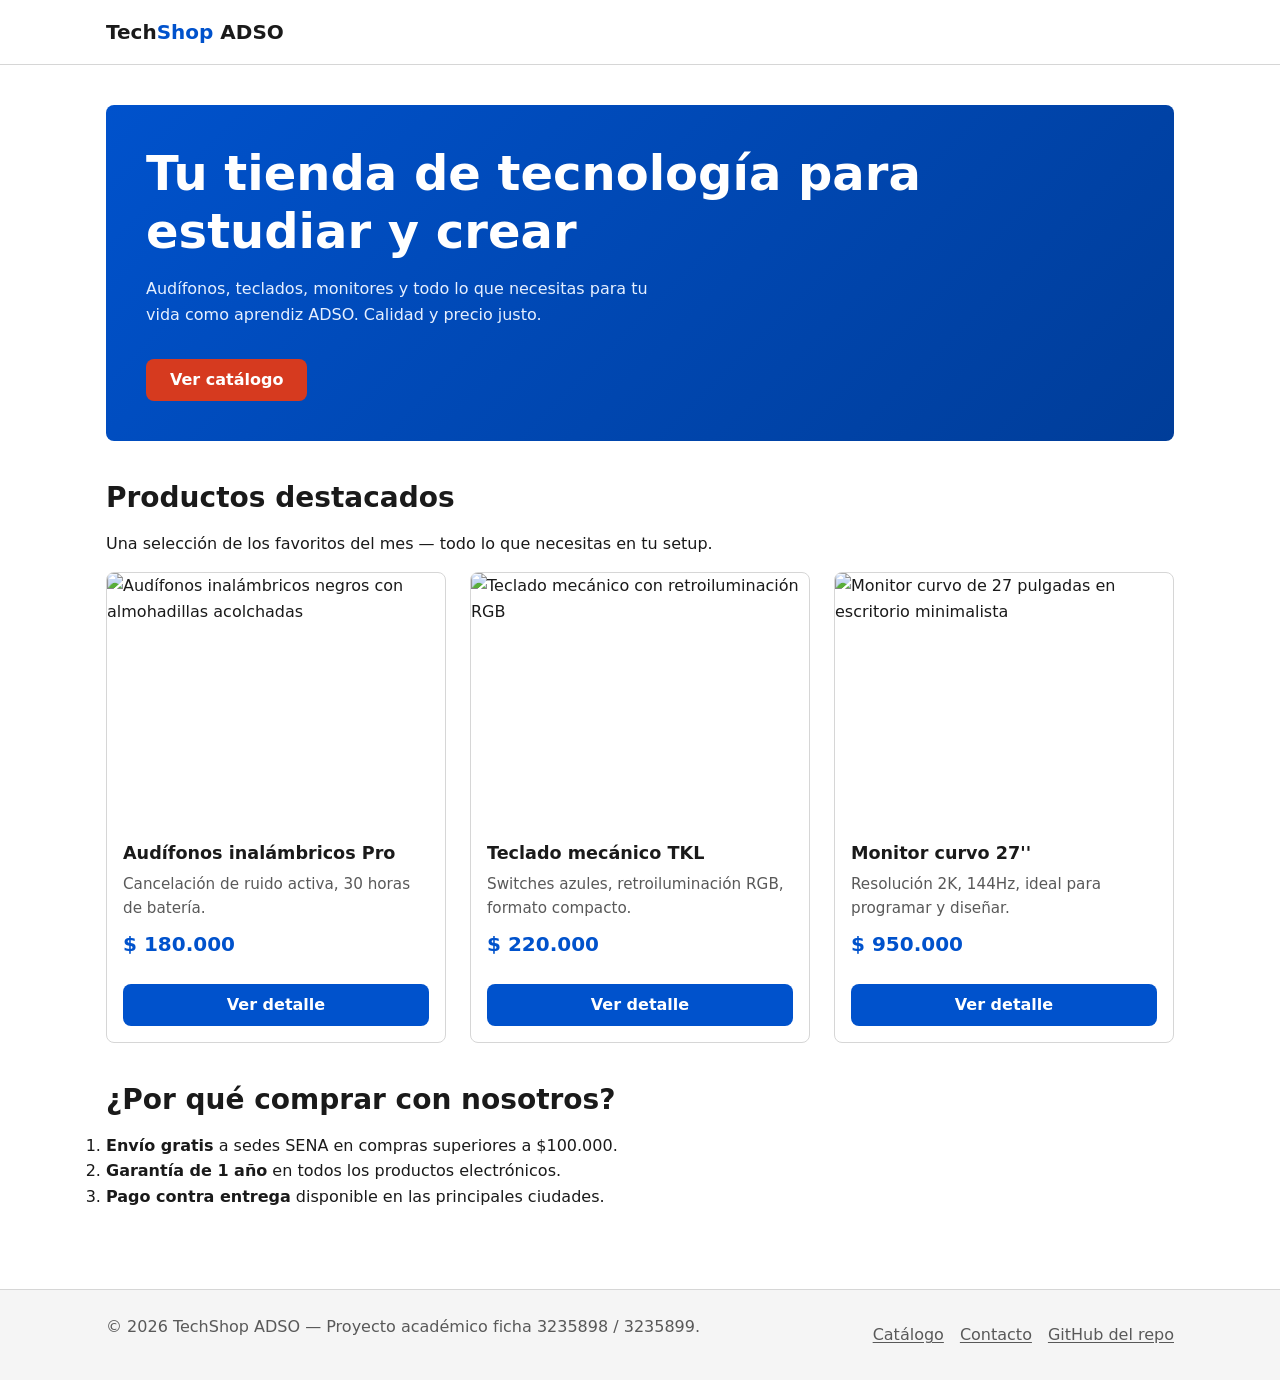
==== index.html @ 84d73228 "feat: initial mini-sitio adso con HTML/CSS, docs y guía git" ====
<!DOCTYPE html>
<html lang="es">
<head>
  <meta charset="UTF-8">
  <meta name="viewport" content="width=device-width, initial-scale=1.0">
  <meta name="description" content="TechShop ADSO — Catálogo de productos tecnológicos. Mini-sitio de práctica para fichas 3235898 / 3235899.">
  <title>TechShop ADSO — Inicio</title>
  <link rel="stylesheet" href="css/styles.css">
</head>
<body>

  <!-- Skip link: permite a usuarios de teclado saltar al contenido principal -->
  <a href="#contenido" class="skip-link">Saltar al contenido principal</a>

  <header class="site-header">
    <div class="container site-header__inner">
      <a href="index.html" class="site-logo" aria-label="TechShop ADSO — Inicio">
        Tech<span>Shop</span> ADSO
      </a>

      <nav class="site-nav" aria-label="Navegación principal">
        <details>
          <summary aria-label="Abrir menú de navegación">Menú</summary>
          <ul>
            <li><a href="index.html" aria-current="page">Inicio</a></li>
            <li><a href="catalogo.html">Catálogo</a></li>
            <li><a href="detalle.html">Detalle producto</a></li>
            <li><a href="contacto.html">Contacto</a></li>
          </ul>
        </details>
      </nav>
    </div>
  </header>

  <main id="contenido" class="site-main">
    <div class="container">

      <section class="hero" aria-labelledby="hero-titulo">
        <h1 id="hero-titulo">Tu tienda de tecnología para estudiar y crear</h1>
        <p>Audífonos, teclados, monitores y todo lo que necesitas para tu vida como aprendiz ADSO. Calidad y precio justo.</p>
        <a href="catalogo.html">Ver catálogo</a>
      </section>

      <section aria-labelledby="destacados-titulo">
        <h2 id="destacados-titulo">Productos destacados</h2>
        <p>Una selección de los favoritos del mes — todo lo que necesitas en tu setup.</p>

        <ul class="product-grid">

          <li>
            <article class="product-card">
              <img src="https://placehold.co/600x400/0052cc/ffffff?text=Audifonos" alt="Audífonos inalámbricos negros con almohadillas acolchadas">
              <div class="product-card__body">
                <h3>Audífonos inalámbricos Pro</h3>
                <p class="product-card__desc">Cancelación de ruido activa, 30 horas de batería.</p>
                <p class="product-card__price">$ 180.000</p>
                <a href="detalle.html" aria-label="Ver detalle de Audífonos inalámbricos Pro">Ver detalle</a>
              </div>
            </article>
          </li>

          <li>
            <article class="product-card">
              <img src="https://placehold.co/600x400/d63a1f/ffffff?text=Teclado" alt="Teclado mecánico con retroiluminación RGB">
              <div class="product-card__body">
                <h3>Teclado mecánico TKL</h3>
                <p class="product-card__desc">Switches azules, retroiluminación RGB, formato compacto.</p>
                <p class="product-card__price">$ 220.000</p>
                <a href="detalle.html" aria-label="Ver detalle de Teclado mecánico TKL">Ver detalle</a>
              </div>
            </article>
          </li>

          <li>
            <article class="product-card">
              <img src="https://placehold.co/600x400/1b7a3e/ffffff?text=Monitor" alt="Monitor curvo de 27 pulgadas en escritorio minimalista">
              <div class="product-card__body">
                <h3>Monitor curvo 27''</h3>
                <p class="product-card__desc">Resolución 2K, 144Hz, ideal para programar y diseñar.</p>
                <p class="product-card__price">$ 950.000</p>
                <a href="detalle.html" aria-label="Ver detalle de Monitor curvo 27 pulgadas">Ver detalle</a>
              </div>
            </article>
          </li>

        </ul>
      </section>

      <section aria-labelledby="ventajas-titulo">
        <h2 id="ventajas-titulo">¿Por qué comprar con nosotros?</h2>
        <ol>
          <li><strong>Envío gratis</strong> a sedes SENA en compras superiores a $100.000.</li>
          <li><strong>Garantía de 1 año</strong> en todos los productos electrónicos.</li>
          <li><strong>Pago contra entrega</strong> disponible en las principales ciudades.</li>
        </ol>
      </section>

    </div>
  </main>

  <footer class="site-footer">
    <div class="container site-footer__inner">
      <p>&copy; 2026 TechShop ADSO — Proyecto académico ficha 3235898 / 3235899.</p>
      <nav aria-label="Enlaces del pie">
        <ul>
          <li><a href="catalogo.html">Catálogo</a></li>
          <li><a href="contacto.html">Contacto</a></li>
          <li><a href="https://github.com/" rel="noopener">GitHub del repo</a></li>
        </ul>
      </nav>
    </div>
  </footer>

</body>
</html>
---- css/styles.css ----
/* ============================================================
   TechShop ADSO — Hoja de estilos
   Estrategia: Mobile-first con media queries para tablet/desktop.
   Variables CSS para mantener consistencia y facilitar cambios.
   ============================================================ */

/* --- Reset mínimo --- */
*,
*::before,
*::after {
  box-sizing: border-box;
  margin: 0;
  padding: 0;
}

/* --- Variables de diseño --- */
:root {
  --color-bg: #ffffff;
  --color-bg-subtle: #f5f5f5;
  --color-text: #1a1a1a;
  --color-text-muted: #595959;
  --color-primary: #0052cc;
  --color-primary-hover: #003d99;
  --color-accent: #d63a1f;
  --color-border: #d6d6d6;
  --color-success: #1b7a3e;
  --color-error: #c92a2a;
  --focus-ring: 3px solid #0052cc;

  --font-base: system-ui, -apple-system, "Segoe UI", Roboto, sans-serif;
  --font-size-base: 1rem;       /* 16px */
  --line-height-base: 1.6;

  --space-xs: 0.25rem;
  --space-sm: 0.5rem;
  --space-md: 1rem;
  --space-lg: 1.5rem;
  --space-xl: 2.5rem;

  --radius: 0.5rem;
  --shadow-sm: 0 1px 2px rgba(0, 0, 0, 0.08);
  --shadow-md: 0 4px 12px rgba(0, 0, 0, 0.1);

  --container-max: 1100px;
}

/* --- Base --- */
html {
  font-family: var(--font-base);
  font-size: var(--font-size-base);
  line-height: var(--line-height-base);
  color: var(--color-text);
  background: var(--color-bg);
  -webkit-text-size-adjust: 100%;
}

body {
  min-height: 100vh;
  display: flex;
  flex-direction: column;
}

img {
  max-width: 100%;
  height: auto;
  display: block;
}

a {
  color: var(--color-primary);
  text-decoration: underline;
  text-underline-offset: 2px;
}

a:hover {
  color: var(--color-primary-hover);
}

/* Foco visible — clave para accesibilidad por teclado */
:focus-visible {
  outline: var(--focus-ring);
  outline-offset: 2px;
  border-radius: 2px;
}

/* --- Skip link (accesibilidad teclado/screen readers) --- */
.skip-link {
  position: absolute;
  top: -100px;
  left: 0;
  background: var(--color-primary);
  color: #fff;
  padding: var(--space-sm) var(--space-md);
  text-decoration: none;
  z-index: 1000;
}

.skip-link:focus {
  top: 0;
}

/* --- Contenedor central --- */
.container {
  width: 100%;
  max-width: var(--container-max);
  margin-inline: auto;
  padding-inline: var(--space-md);
}

/* --- Header --- */
.site-header {
  background: var(--color-bg);
  border-bottom: 1px solid var(--color-border);
  padding: var(--space-md) 0;
  position: sticky;
  top: 0;
  z-index: 100;
}

.site-header__inner {
  display: flex;
  align-items: center;
  justify-content: space-between;
  gap: var(--space-md);
}

.site-logo {
  font-size: 1.25rem;
  font-weight: 700;
  color: var(--color-text);
  text-decoration: none;
}

.site-logo span {
  color: var(--color-primary);
}

/* --- Navegación: <details> como menú accesible sin JS --- */
.site-nav details {
  position: relative;
}

.site-nav summary {
  list-style: none;
  cursor: pointer;
  padding: var(--space-sm) var(--space-md);
  background: var(--color-bg-subtle);
  border: 1px solid var(--color-border);
  border-radius: var(--radius);
  font-weight: 600;
}

.site-nav summary::-webkit-details-marker {
  display: none;
}

.site-nav summary::after {
  content: " ▾";
}

.site-nav details[open] summary::after {
  content: " ▴";
}

.site-nav ul {
  list-style: none;
  position: absolute;
  right: 0;
  top: calc(100% + var(--space-xs));
  background: var(--color-bg);
  border: 1px solid var(--color-border);
  border-radius: var(--radius);
  box-shadow: var(--shadow-md);
  min-width: 200px;
  padding: var(--space-xs) 0;
}

.site-nav li a {
  display: block;
  padding: var(--space-sm) var(--space-md);
  text-decoration: none;
  color: var(--color-text);
}

.site-nav li a:hover,
.site-nav li a[aria-current="page"] {
  background: var(--color-bg-subtle);
  color: var(--color-primary);
}

/* --- Main --- */
.site-main {
  flex: 1;
  padding-block: var(--space-xl);
}

/* --- Tipografía --- */
h1, h2, h3 {
  line-height: 1.2;
  margin-bottom: var(--space-md);
}

h1 { font-size: 2rem; }
h2 { font-size: 1.5rem; margin-top: var(--space-xl); }
h3 { font-size: 1.25rem; }

p {
  margin-bottom: var(--space-md);
  max-width: 65ch;
}

/* --- Hero --- */
.hero {
  background: linear-gradient(135deg, #0052cc 0%, #003d99 100%);
  color: #fff;
  padding: var(--space-xl) var(--space-md);
  border-radius: var(--radius);
  margin-bottom: var(--space-xl);
}

.hero h1 {
  color: #fff;
  margin-bottom: var(--space-md);
}

.hero p {
  color: #e6f0ff;
  max-width: 50ch;
}

.hero a {
  color: #fff;
  background: var(--color-accent);
  display: inline-block;
  padding: var(--space-sm) var(--space-lg);
  border-radius: var(--radius);
  text-decoration: none;
  font-weight: 600;
  margin-top: var(--space-md);
}

.hero a:hover {
  background: #b8311a;
  color: #fff;
}

/* --- Grid de productos --- */
.product-grid {
  display: grid;
  grid-template-columns: 1fr;
  gap: var(--space-lg);
  list-style: none;
}

.product-card {
  background: var(--color-bg);
  border: 1px solid var(--color-border);
  border-radius: var(--radius);
  overflow: hidden;
  display: flex;
  flex-direction: column;
  transition: box-shadow 150ms ease, transform 150ms ease;
}

.product-card:hover {
  box-shadow: var(--shadow-md);
  transform: translateY(-2px);
}

.product-card img {
  aspect-ratio: 4 / 3;
  object-fit: cover;
  width: 100%;
}

.product-card__body {
  padding: var(--space-md);
  display: flex;
  flex-direction: column;
  gap: var(--space-sm);
  flex: 1;
}

.product-card h3 {
  font-size: 1.1rem;
  margin: 0;
}

.product-card__price {
  font-size: 1.25rem;
  font-weight: 700;
  color: var(--color-primary);
}

.product-card__desc {
  color: var(--color-text-muted);
  font-size: 0.95rem;
  margin: 0;
}

.product-card a {
  margin-top: auto;
  display: inline-block;
  text-align: center;
  background: var(--color-primary);
  color: #fff;
  padding: var(--space-sm) var(--space-md);
  border-radius: var(--radius);
  text-decoration: none;
  font-weight: 600;
}

.product-card a:hover {
  background: var(--color-primary-hover);
}

/* --- Detalle de producto --- */
.product-detail {
  display: grid;
  grid-template-columns: 1fr;
  gap: var(--space-lg);
}

.product-detail__gallery img {
  border-radius: var(--radius);
  border: 1px solid var(--color-border);
}

.product-detail h1 {
  margin-bottom: var(--space-sm);
}

.product-detail__price {
  font-size: 2rem;
  font-weight: 700;
  color: var(--color-primary);
  margin-bottom: var(--space-md);
}

.product-detail ol {
  margin-left: var(--space-lg);
  margin-bottom: var(--space-lg);
}

.product-detail ol li {
  margin-bottom: var(--space-xs);
}

/* --- Aside (relacionados) --- */
.related {
  margin-top: var(--space-xl);
  padding-top: var(--space-lg);
  border-top: 1px solid var(--color-border);
}

/* --- Formulario --- */
.form-contacto {
  max-width: 500px;
  display: flex;
  flex-direction: column;
  gap: var(--space-md);
}

fieldset {
  border: 1px solid var(--color-border);
  border-radius: var(--radius);
  padding: var(--space-md);
  display: flex;
  flex-direction: column;
  gap: var(--space-md);
}

legend {
  padding-inline: var(--space-sm);
  font-weight: 600;
}

.form-field {
  display: flex;
  flex-direction: column;
  gap: var(--space-xs);
}

.form-field label {
  font-weight: 600;
}

.form-field .hint {
  font-size: 0.85rem;
  color: var(--color-text-muted);
}

.form-field input,
.form-field textarea,
.form-field select {
  font: inherit;
  padding: var(--space-sm);
  border: 1px solid var(--color-border);
  border-radius: var(--radius);
  background: var(--color-bg);
  color: var(--color-text);
  min-height: 44px; /* objetivo táctil WCAG 2.5.5 */
}

.form-field input:invalid:not(:placeholder-shown) {
  border-color: var(--color-error);
}

.form-field .error {
  color: var(--color-error);
  font-size: 0.85rem;
}

button {
  font: inherit;
  background: var(--color-primary);
  color: #fff;
  border: none;
  padding: var(--space-sm) var(--space-lg);
  border-radius: var(--radius);
  cursor: pointer;
  font-weight: 600;
  min-height: 44px;
}

button:hover {
  background: var(--color-primary-hover);
}

button[type="reset"] {
  background: var(--color-bg-subtle);
  color: var(--color-text);
  border: 1px solid var(--color-border);
}

/* --- Footer --- */
.site-footer {
  background: var(--color-bg-subtle);
  color: var(--color-text-muted);
  padding: var(--space-lg) 0;
  margin-top: var(--space-xl);
  border-top: 1px solid var(--color-border);
}

.site-footer__inner {
  display: flex;
  flex-direction: column;
  gap: var(--space-md);
  align-items: flex-start;
}

.site-footer ul {
  list-style: none;
  display: flex;
  flex-wrap: wrap;
  gap: var(--space-md);
}

.site-footer a {
  color: var(--color-text-muted);
}

/* ============================================================
   TABLET — 600px en adelante
   ============================================================ */
@media (min-width: 600px) {
  h1 { font-size: 2.5rem; }
  h2 { font-size: 1.75rem; }

  .hero {
    padding: var(--space-xl) var(--space-xl);
  }

  .product-grid {
    grid-template-columns: repeat(2, 1fr);
  }

  .product-detail {
    grid-template-columns: 1fr 1fr;
    align-items: start;
  }

  .site-footer__inner {
    flex-direction: row;
    justify-content: space-between;
    align-items: center;
  }
}

/* ============================================================
   DESKTOP — 900px en adelante
   ============================================================ */
@media (min-width: 900px) {
  h1 { font-size: 3rem; }

  .product-grid {
    grid-template-columns: repeat(3, 1fr);
  }

  /* En desktop el menú es horizontal, no necesitamos el <details> */
  .site-nav summary {
    display: none;
  }

  .site-nav ul {
    position: static;
    display: flex;
    gap: var(--space-sm);
    box-shadow: none;
    border: none;
    background: transparent;
    padding: 0;
  }

  /* Forzar el menú abierto en desktop sin importar el estado del <details> */
  .site-nav details ul {
    display: flex !important;
  }
}

/* ============================================================
   PREFERENCIAS DEL USUARIO
   ============================================================ */
@media (prefers-reduced-motion: reduce) {
  *,
  *::before,
  *::after {
    transition-duration: 0.01ms !important;
    animation-duration: 0.01ms !important;
  }
}

@media (prefers-color-scheme: dark) {
  /* Soporte modo oscuro — opcional, se puede ampliar */
  :root {
    --color-bg: #1a1a1a;
    --color-bg-subtle: #2a2a2a;
    --color-text: #f5f5f5;
    --color-text-muted: #b0b0b0;
    --color-border: #3a3a3a;
  }

  .hero {
    background: linear-gradient(135deg, #003d99 0%, #001f4d 100%);
  }
}

/* --- Print --- */
@media print {
  .site-header,
  .site-footer,
  .skip-link,
  button {
    display: none;
  }
}
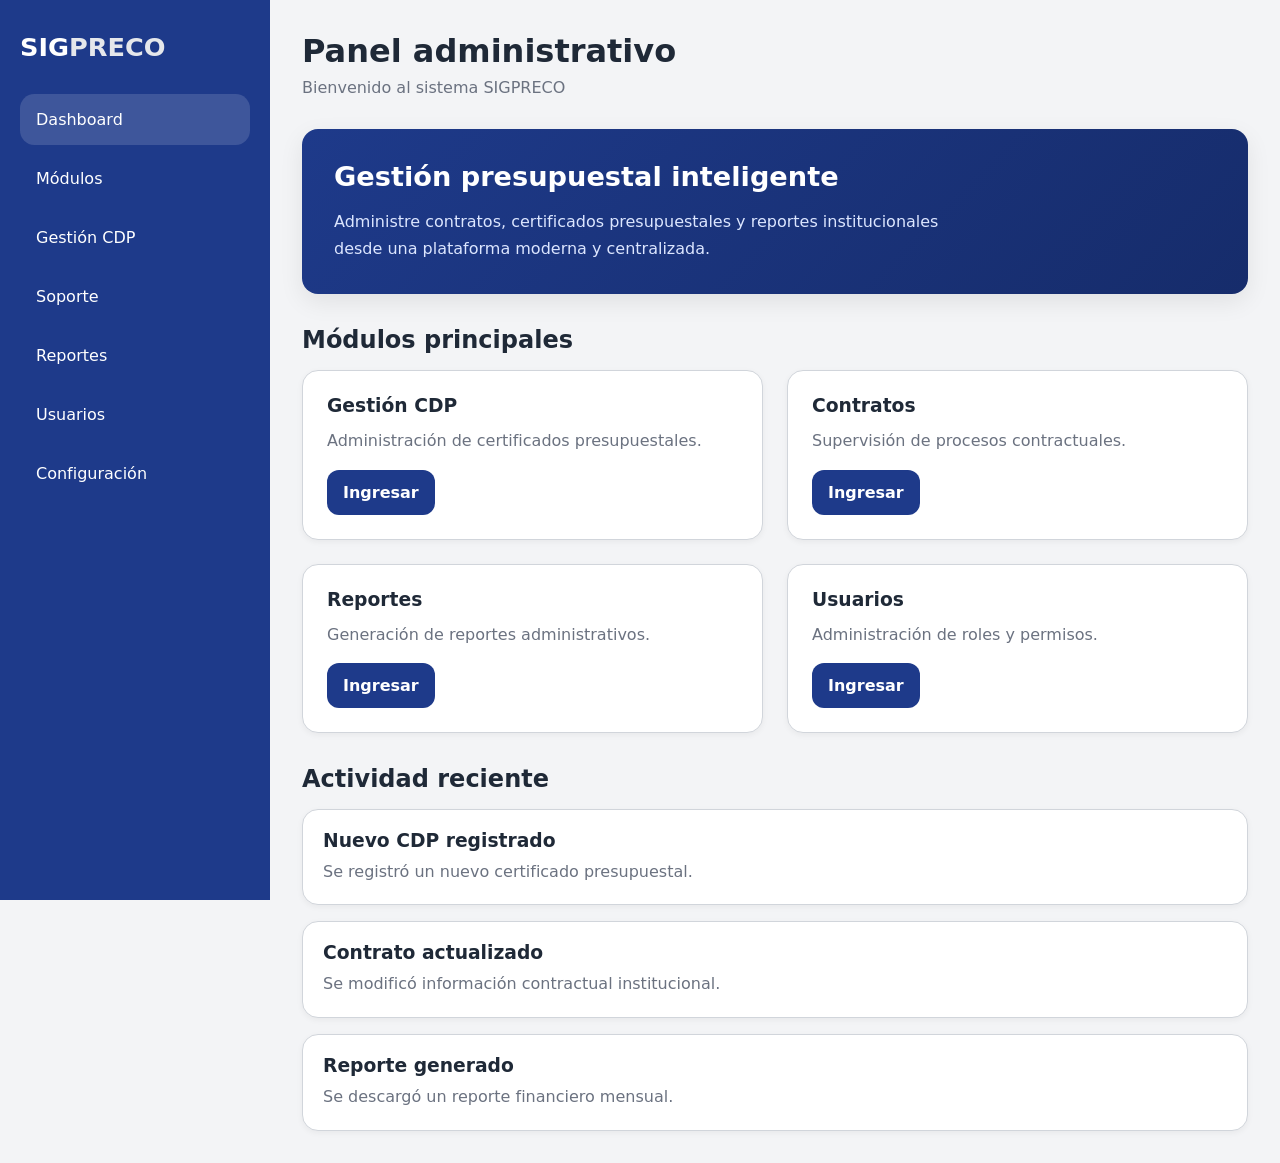
==== commit 985d8253: "feat: dashboard sigpreco" ====
--- a/index.html
+++ b/index.html
@@ -1,115 +1,268 @@
 <!DOCTYPE html>
 <html lang="es">
+
 <head>
   <meta charset="UTF-8">
   <meta name="viewport" content="width=device-width, initial-scale=1.0">
-  <meta name="description" content="TechShop ADSO — Catálogo de productos tecnológicos. Mini-sitio de práctica para fichas 3235898 / 3235899.">
-  <title>TechShop ADSO — Inicio</title>
+
+  <meta name="description"
+    content="SIGPRECO — Sistema integral para la gestión presupuestal y contratación pública.">
+
+  <title>SIGPRECO — Dashboard</title>
+
   <link rel="stylesheet" href="css/styles.css">
 </head>
+
 <body>
 
-  <!-- Skip link: permite a usuarios de teclado saltar al contenido principal -->
-  <a href="#contenido" class="skip-link">Saltar al contenido principal</a>
-
-  <header class="site-header">
-    <div class="container site-header__inner">
-      <a href="index.html" class="site-logo" aria-label="TechShop ADSO — Inicio">
-        Tech<span>Shop</span> ADSO
-      </a>
-
-      <nav class="site-nav" aria-label="Navegación principal">
-        <details>
-          <summary aria-label="Abrir menú de navegación">Menú</summary>
-          <ul>
-            <li><a href="index.html" aria-current="page">Inicio</a></li>
-            <li><a href="catalogo.html">Catálogo</a></li>
-            <li><a href="detalle.html">Detalle producto</a></li>
-            <li><a href="contacto.html">Contacto</a></li>
-          </ul>
-        </details>
+  <!-- Accesibilidad -->
+  <a href="#contenido" class="skip-link">
+    Saltar al contenido principal
+  </a>
+
+  <!-- Layout principal -->
+  <div class="dashboard-layout">
+
+    <!-- Sidebar -->
+    <aside class="sidebar">
+
+      <div class="sidebar__logo">
+
+        <a href="index.html" class="site-logo" aria-label="SIGPRECO inicio">
+          SIG<span>PRECO</span>
+        </a>
+
+      </div>
+
+      <!-- Navegación -->
+      <nav class="sidebar__nav" aria-label="Menú principal">
+
+        <ul>
+
+          <li>
+            <a href="index.html" aria-current="page">
+              Dashboard
+            </a>
+          </li>
+
+          <li>
+            <a href="catalogo.html">
+              Módulos
+            </a>
+          </li>
+
+          <li>
+            <a href="detalle.html">
+              Gestión CDP
+            </a>
+          </li>
+
+          <li>
+            <a href="contacto.html">
+              Soporte
+            </a>
+          </li>
+
+          <li>
+            <a href="#">
+              Reportes
+            </a>
+          </li>
+
+          <li>
+            <a href="#">
+              Usuarios
+            </a>
+          </li>
+
+          <li>
+            <a href="#">
+              Configuración
+            </a>
+          </li>
+
+        </ul>
+
       </nav>
-    </div>
-  </header>
-
-  <main id="contenido" class="site-main">
-    <div class="container">
-
-      <section class="hero" aria-labelledby="hero-titulo">
-        <h1 id="hero-titulo">Tu tienda de tecnología para estudiar y crear</h1>
-        <p>Audífonos, teclados, monitores y todo lo que necesitas para tu vida como aprendiz ADSO. Calidad y precio justo.</p>
-        <a href="catalogo.html">Ver catálogo</a>
+
+    </aside>
+
+    <!-- Contenido principal -->
+    <main id="contenido" class="dashboard-main">
+
+      <!-- Header superior -->
+      <header class="dashboard-topbar">
+
+        <div>
+
+          <h1>
+            Panel administrativo
+          </h1>
+
+          <p>
+            Bienvenido al sistema SIGPRECO
+          </p>
+
+        </div>
+
+      </header>
+
+      <!-- Bienvenida -->
+      <section class="dashboard-hero" aria-labelledby="bienvenida-titulo">
+
+        <h2 id="bienvenida-titulo">
+          Gestión presupuestal inteligente
+        </h2>
+
+        <p>
+          Administre contratos, certificados presupuestales y reportes institucionales
+          desde una plataforma moderna y centralizada.
+        </p>
+
       </section>
 
-      <section aria-labelledby="destacados-titulo">
-        <h2 id="destacados-titulo">Productos destacados</h2>
-        <p>Una selección de los favoritos del mes — todo lo que necesitas en tu setup.</p>
-
-        <ul class="product-grid">
-
-          <li>
-            <article class="product-card">
-              <img src="https://placehold.co/600x400/0052cc/ffffff?text=Audifonos" alt="Audífonos inalámbricos negros con almohadillas acolchadas">
-              <div class="product-card__body">
-                <h3>Audífonos inalámbricos Pro</h3>
-                <p class="product-card__desc">Cancelación de ruido activa, 30 horas de batería.</p>
-                <p class="product-card__price">$ 180.000</p>
-                <a href="detalle.html" aria-label="Ver detalle de Audífonos inalámbricos Pro">Ver detalle</a>
-              </div>
-            </article>
-          </li>
-
-          <li>
-            <article class="product-card">
-              <img src="https://placehold.co/600x400/d63a1f/ffffff?text=Teclado" alt="Teclado mecánico con retroiluminación RGB">
-              <div class="product-card__body">
-                <h3>Teclado mecánico TKL</h3>
-                <p class="product-card__desc">Switches azules, retroiluminación RGB, formato compacto.</p>
-                <p class="product-card__price">$ 220.000</p>
-                <a href="detalle.html" aria-label="Ver detalle de Teclado mecánico TKL">Ver detalle</a>
-              </div>
-            </article>
-          </li>
-
-          <li>
-            <article class="product-card">
-              <img src="https://placehold.co/600x400/1b7a3e/ffffff?text=Monitor" alt="Monitor curvo de 27 pulgadas en escritorio minimalista">
-              <div class="product-card__body">
-                <h3>Monitor curvo 27''</h3>
-                <p class="product-card__desc">Resolución 2K, 144Hz, ideal para programar y diseñar.</p>
-                <p class="product-card__price">$ 950.000</p>
-                <a href="detalle.html" aria-label="Ver detalle de Monitor curvo 27 pulgadas">Ver detalle</a>
-              </div>
-            </article>
-          </li>
-
-        </ul>
+      <!-- Accesos rápidos -->
+      <section aria-labelledby="modulos-titulo">
+
+        <div class="section-header">
+
+          <h2 id="modulos-titulo">
+            Módulos principales
+          </h2>
+
+        </div>
+
+        <div class="dashboard-cards">
+
+          <!-- Card -->
+          <article class="dashboard-card">
+
+            <h3>
+              Gestión CDP
+            </h3>
+
+            <p>
+              Administración de certificados presupuestales.
+            </p>
+
+            <a href="detalle.html">
+              Ingresar
+            </a>
+
+          </article>
+
+          <!-- Card -->
+          <article class="dashboard-card">
+
+            <h3>
+              Contratos
+            </h3>
+
+            <p>
+              Supervisión de procesos contractuales.
+            </p>
+
+            <a href="catalogo.html">
+              Ingresar
+            </a>
+
+          </article>
+
+          <!-- Card -->
+          <article class="dashboard-card">
+
+            <h3>
+              Reportes
+            </h3>
+
+            <p>
+              Generación de reportes administrativos.
+            </p>
+
+            <a href="#">
+              Ingresar
+            </a>
+
+          </article>
+
+          <!-- Card -->
+          <article class="dashboard-card">
+
+            <h3>
+              Usuarios
+            </h3>
+
+            <p>
+              Administración de roles y permisos.
+            </p>
+
+            <a href="#">
+              Ingresar
+            </a>
+
+          </article>
+
+        </div>
+
       </section>
 
-      <section aria-labelledby="ventajas-titulo">
-        <h2 id="ventajas-titulo">¿Por qué comprar con nosotros?</h2>
-        <ol>
-          <li><strong>Envío gratis</strong> a sedes SENA en compras superiores a $100.000.</li>
-          <li><strong>Garantía de 1 año</strong> en todos los productos electrónicos.</li>
-          <li><strong>Pago contra entrega</strong> disponible en las principales ciudades.</li>
-        </ol>
+      <!-- Actividad -->
+      <section aria-labelledby="actividad-titulo">
+
+        <div class="section-header">
+
+          <h2 id="actividad-titulo">
+            Actividad reciente
+          </h2>
+
+        </div>
+
+        <div class="activity-panel">
+
+          <article class="activity-item">
+
+            <h3>
+              Nuevo CDP registrado
+            </h3>
+
+            <p>
+              Se registró un nuevo certificado presupuestal.
+            </p>
+
+          </article>
+
+          <article class="activity-item">
+
+            <h3>
+              Contrato actualizado
+            </h3>
+
+            <p>
+              Se modificó información contractual institucional.
+            </p>
+
+          </article>
+
+          <article class="activity-item">
+
+            <h3>
+              Reporte generado
+            </h3>
+
+            <p>
+              Se descargó un reporte financiero mensual.
+            </p>
+
+          </article>
+
+        </div>
+
       </section>
 
-    </div>
-  </main>
-
-  <footer class="site-footer">
-    <div class="container site-footer__inner">
-      <p>&copy; 2026 TechShop ADSO — Proyecto académico ficha 3235898 / 3235899.</p>
-      <nav aria-label="Enlaces del pie">
-        <ul>
-          <li><a href="catalogo.html">Catálogo</a></li>
-          <li><a href="contacto.html">Contacto</a></li>
-          <li><a href="https://github.com/" rel="noopener">GitHub del repo</a></li>
-        </ul>
-      </nav>
-    </div>
-  </footer>
+    </main>
+
+  </div>
 
 </body>
-</html>
+
+</html>
--- a/css/styles.css
+++ b/css/styles.css
@@ -1,10 +1,7 @@
 /* ============================================================
-   TechShop ADSO — Hoja de estilos
-   Estrategia: Mobile-first con media queries para tablet/desktop.
-   Variables CSS para mantener consistencia y facilitar cambios.
-   ============================================================ */
-
-/* --- Reset mínimo --- */
+   SIGPRECO DASHBOARD
+   ============================================================ */
+
 *,
 *::before,
 *::after {
@@ -13,544 +10,676 @@
   padding: 0;
 }
 
-/* --- Variables de diseño --- */
+/* ============================================================
+   VARIABLES
+   ============================================================ */
+
 :root {
-  --color-bg: #ffffff;
-  --color-bg-subtle: #f5f5f5;
-  --color-text: #1a1a1a;
-  --color-text-muted: #595959;
-  --color-primary: #0052cc;
-  --color-primary-hover: #003d99;
-  --color-accent: #d63a1f;
-  --color-border: #d6d6d6;
-  --color-success: #1b7a3e;
-  --color-error: #c92a2a;
-  --focus-ring: 3px solid #0052cc;
-
-  --font-base: system-ui, -apple-system, "Segoe UI", Roboto, sans-serif;
-  --font-size-base: 1rem;       /* 16px */
-  --line-height-base: 1.6;
-
-  --space-xs: 0.25rem;
-  --space-sm: 0.5rem;
-  --space-md: 1rem;
-  --space-lg: 1.5rem;
-  --space-xl: 2.5rem;
-
-  --radius: 0.5rem;
-  --shadow-sm: 0 1px 2px rgba(0, 0, 0, 0.08);
-  --shadow-md: 0 4px 12px rgba(0, 0, 0, 0.1);
-
-  --container-max: 1100px;
-}
-
-/* --- Base --- */
+
+  --color-primary: #1E3A8A;
+  --color-primary-hover: #162C6B;
+
+  --color-bg: #F3F4F6;
+  --color-surface: #FFFFFF;
+
+  --color-text: #1F2937;
+  --color-text-muted: #6B7280;
+
+  --color-border: #D1D5DB;
+
+  --shadow-sm: 0 2px 6px rgba(0,0,0,0.05);
+  --shadow-md: 0 8px 24px rgba(0,0,0,0.08);
+
+  --radius: 1rem;
+
+  --font-base: system-ui, -apple-system, "Segoe UI", sans-serif;
+
+}
+
+/* ============================================================
+   BASE
+   ============================================================ */
+
 html {
   font-family: var(--font-base);
-  font-size: var(--font-size-base);
-  line-height: var(--line-height-base);
   color: var(--color-text);
+}
+
+body {
   background: var(--color-bg);
-  -webkit-text-size-adjust: 100%;
-}
-
-body {
   min-height: 100vh;
-  display: flex;
-  flex-direction: column;
 }
 
 img {
   max-width: 100%;
-  height: auto;
   display: block;
 }
 
 a {
-  color: var(--color-primary);
-  text-decoration: underline;
-  text-underline-offset: 2px;
-}
-
-a:hover {
-  color: var(--color-primary-hover);
-}
-
-/* Foco visible — clave para accesibilidad por teclado */
-:focus-visible {
-  outline: var(--focus-ring);
-  outline-offset: 2px;
-  border-radius: 2px;
-}
-
-/* --- Skip link (accesibilidad teclado/screen readers) --- */
+  text-decoration: none;
+}
+
+/* ============================================================
+   ACCESIBILIDAD
+   ============================================================ */
+
 .skip-link {
   position: absolute;
   top: -100px;
   left: 0;
   background: var(--color-primary);
-  color: #fff;
-  padding: var(--space-sm) var(--space-md);
-  text-decoration: none;
-  z-index: 1000;
+  color: white;
+  padding: 1rem;
+  z-index: 999;
 }
 
 .skip-link:focus {
   top: 0;
 }
 
-/* --- Contenedor central --- */
-.container {
-  width: 100%;
-  max-width: var(--container-max);
-  margin-inline: auto;
-  padding-inline: var(--space-md);
-}
-
-/* --- Header --- */
-.site-header {
-  background: var(--color-bg);
-  border-bottom: 1px solid var(--color-border);
-  padding: var(--space-md) 0;
+/* ============================================================
+   LAYOUT
+   ============================================================ */
+
+.dashboard-layout {
+  display: flex;
+  min-height: 100vh;
+}
+
+/* ============================================================
+   SIDEBAR
+   ============================================================ */
+
+.sidebar {
+
+  width: 270px;
+  background: var(--color-primary);
+
+  color: white;
+
+  padding: 2rem 1.25rem;
+
+  display: flex;
+  flex-direction: column;
+  gap: 2rem;
+
   position: sticky;
   top: 0;
-  z-index: 100;
-}
-
-.site-header__inner {
-  display: flex;
-  align-items: center;
-  justify-content: space-between;
-  gap: var(--space-md);
+
+  height: 100vh;
+
 }
 
 .site-logo {
-  font-size: 1.25rem;
-  font-weight: 700;
-  color: var(--color-text);
-  text-decoration: none;
+
+  color: white;
+
+  font-size: 1.6rem;
+  font-weight: 800;
+
 }
 
 .site-logo span {
-  color: var(--color-primary);
-}
-
-/* --- Navegación: <details> como menú accesible sin JS --- */
-.site-nav details {
-  position: relative;
-}
-
-.site-nav summary {
+  color: #E5E7EB;
+}
+
+/* ============================================================
+   NAV
+   ============================================================ */
+
+.sidebar__nav ul {
+
   list-style: none;
-  cursor: pointer;
-  padding: var(--space-sm) var(--space-md);
-  background: var(--color-bg-subtle);
-  border: 1px solid var(--color-border);
-  border-radius: var(--radius);
-  font-weight: 600;
-}
-
-.site-nav summary::-webkit-details-marker {
-  display: none;
-}
-
-.site-nav summary::after {
-  content: " ▾";
-}
-
-.site-nav details[open] summary::after {
-  content: " ▴";
-}
-
-.site-nav ul {
-  list-style: none;
-  position: absolute;
-  right: 0;
-  top: calc(100% + var(--space-xs));
-  background: var(--color-bg);
-  border: 1px solid var(--color-border);
-  border-radius: var(--radius);
-  box-shadow: var(--shadow-md);
-  min-width: 200px;
-  padding: var(--space-xs) 0;
-}
-
-.site-nav li a {
-  display: block;
-  padding: var(--space-sm) var(--space-md);
-  text-decoration: none;
-  color: var(--color-text);
-}
-
-.site-nav li a:hover,
-.site-nav li a[aria-current="page"] {
-  background: var(--color-bg-subtle);
-  color: var(--color-primary);
-}
-
-/* --- Main --- */
-.site-main {
-  flex: 1;
-  padding-block: var(--space-xl);
-}
-
-/* --- Tipografía --- */
-h1, h2, h3 {
-  line-height: 1.2;
-  margin-bottom: var(--space-md);
-}
-
-h1 { font-size: 2rem; }
-h2 { font-size: 1.5rem; margin-top: var(--space-xl); }
-h3 { font-size: 1.25rem; }
-
-p {
-  margin-bottom: var(--space-md);
-  max-width: 65ch;
-}
-
-/* --- Hero --- */
-.hero {
-  background: linear-gradient(135deg, #0052cc 0%, #003d99 100%);
-  color: #fff;
-  padding: var(--space-xl) var(--space-md);
-  border-radius: var(--radius);
-  margin-bottom: var(--space-xl);
-}
-
-.hero h1 {
-  color: #fff;
-  margin-bottom: var(--space-md);
-}
-
-.hero p {
-  color: #e6f0ff;
-  max-width: 50ch;
-}
-
-.hero a {
-  color: #fff;
-  background: var(--color-accent);
-  display: inline-block;
-  padding: var(--space-sm) var(--space-lg);
-  border-radius: var(--radius);
-  text-decoration: none;
-  font-weight: 600;
-  margin-top: var(--space-md);
-}
-
-.hero a:hover {
-  background: #b8311a;
-  color: #fff;
-}
-
-/* --- Grid de productos --- */
-.product-grid {
-  display: grid;
-  grid-template-columns: 1fr;
-  gap: var(--space-lg);
-  list-style: none;
-}
-
-.product-card {
-  background: var(--color-bg);
-  border: 1px solid var(--color-border);
-  border-radius: var(--radius);
-  overflow: hidden;
+
   display: flex;
   flex-direction: column;
-  transition: box-shadow 150ms ease, transform 150ms ease;
-}
-
-.product-card:hover {
+
+  gap: 0.5rem;
+
+}
+
+.sidebar__nav a {
+
+  display: block;
+
+  padding: 1rem;
+
+  border-radius: 0.9rem;
+
+  color: white;
+
+  transition: background 150ms ease;
+
+  font-weight: 500;
+
+}
+
+.sidebar__nav a:hover,
+.sidebar__nav a[aria-current="page"] {
+
+  background: rgba(255,255,255,0.14);
+
+}
+
+/* ============================================================
+   MAIN
+   ============================================================ */
+
+.dashboard-main {
+
+  flex: 1;
+
+  padding: 2rem;
+
+}
+
+/* ============================================================
+   TOPBAR
+   ============================================================ */
+
+.dashboard-topbar {
+
+  margin-bottom: 2rem;
+
+}
+
+.dashboard-topbar h1 {
+
+  font-size: 2rem;
+
+  margin-bottom: 0.5rem;
+
+}
+
+.dashboard-topbar p {
+
+  color: var(--color-text-muted);
+
+}
+
+/* ============================================================
+   HERO
+   ============================================================ */
+
+.dashboard-hero {
+
+  background: linear-gradient(
+    135deg,
+    #1E3A8A 0%,
+    #162C6B 100%
+  );
+
+  color: white;
+
+  padding: 2rem;
+
+  border-radius: var(--radius);
+
+  margin-bottom: 2rem;
+
   box-shadow: var(--shadow-md);
-  transform: translateY(-2px);
-}
-
-.product-card img {
-  aspect-ratio: 4 / 3;
-  object-fit: cover;
-  width: 100%;
-}
-
-.product-card__body {
-  padding: var(--space-md);
+
+}
+
+.dashboard-hero h2 {
+
+  margin-bottom: 1rem;
+
+  font-size: 1.7rem;
+
+}
+
+.dashboard-hero p {
+
+  color: #DCE6FF;
+
+  max-width: 60ch;
+
+  line-height: 1.7;
+
+}
+
+/* ============================================================
+   SECTION HEADER
+   ============================================================ */
+
+.section-header {
+
+  margin-bottom: 1rem;
+
+}
+
+/* ============================================================
+   CARDS
+   ============================================================ */
+
+.dashboard-cards {
+
+  display: grid;
+
+  grid-template-columns: repeat(2, 1fr);
+
+  gap: 1.5rem;
+
+  margin-bottom: 2rem;
+
+}
+
+.dashboard-card {
+
+  background: var(--color-surface);
+
+  padding: 1.5rem;
+
+  border-radius: var(--radius);
+
+  border: 1px solid var(--color-border);
+
+  box-shadow: var(--shadow-sm);
+
+  transition: all 180ms ease;
+
+}
+
+.dashboard-card:hover {
+
+  transform: translateY(-4px);
+
+  box-shadow: var(--shadow-md);
+
+}
+
+.dashboard-card h3 {
+
+  margin-bottom: 0.75rem;
+
+}
+
+.dashboard-card p {
+
+  color: var(--color-text-muted);
+
+  margin-bottom: 1rem;
+
+  line-height: 1.6;
+
+}
+
+.dashboard-card a {
+
+  display: inline-block;
+
+  background: var(--color-primary);
+
+  color: white;
+
+  padding: 0.8rem 1rem;
+
+  border-radius: 0.75rem;
+
+  font-weight: 600;
+
+}
+
+.dashboard-card a:hover {
+
+  background: var(--color-primary-hover);
+
+}
+
+/* ============================================================
+   ACTIVIDAD
+   ============================================================ */
+
+.activity-panel {
+
+  display: grid;
+
+  gap: 1rem;
+
+}
+
+.activity-item {
+
+  background: white;
+
+  border: 1px solid var(--color-border);
+
+  border-radius: var(--radius);
+
+  padding: 1.25rem;
+
+  box-shadow: var(--shadow-sm);
+
+}
+
+.activity-item h3 {
+
+  margin-bottom: 0.5rem;
+
+}
+
+.activity-item p {
+
+  color: var(--color-text-muted);
+
+  line-height: 1.6;
+
+}
+
+/* ============================================================
+   RESPONSIVE
+   ============================================================ */
+
+@media (max-width: 900px) {
+
+  .dashboard-layout {
+
+    flex-direction: column;
+
+  }
+
+  .sidebar {
+
+    width: 100%;
+
+    height: auto;
+
+    position: relative;
+
+  }
+
+}
+
+@media (max-width: 700px) {
+
+  .dashboard-main {
+
+    padding: 1rem;
+
+  }
+
+  .dashboard-cards {
+
+    grid-template-columns: 1fr;
+
+  }
+
+  .dashboard-hero {
+
+    padding: 1.5rem;
+
+  }
+
+}
+/* ============================================================
+   FORMULARIOS
+   ============================================================ */
+
+.form-contacto {
+
+  background: white;
+
+  padding: 2rem;
+
+  border-radius: var(--radius);
+
+  border: 1px solid var(--color-border);
+
+  box-shadow: var(--shadow-sm);
+
+}
+
+fieldset {
+
+  border: none;
+
+  margin-bottom: 2rem;
+
+}
+
+legend {
+
+  font-size: 1.1rem;
+
+  font-weight: 700;
+
+  margin-bottom: 1rem;
+
+  color: var(--color-primary);
+
+}
+
+.form-field {
+
   display: flex;
+
   flex-direction: column;
-  gap: var(--space-sm);
-  flex: 1;
-}
-
-.product-card h3 {
-  font-size: 1.1rem;
-  margin: 0;
-}
-
-.product-card__price {
-  font-size: 1.25rem;
-  font-weight: 700;
-  color: var(--color-primary);
-}
-
-.product-card__desc {
-  color: var(--color-text-muted);
-  font-size: 0.95rem;
-  margin: 0;
-}
-
-.product-card a {
-  margin-top: auto;
-  display: inline-block;
-  text-align: center;
-  background: var(--color-primary);
-  color: #fff;
-  padding: var(--space-sm) var(--space-md);
-  border-radius: var(--radius);
-  text-decoration: none;
+
+  gap: 0.5rem;
+
+  margin-bottom: 1.25rem;
+
+}
+
+.form-field label {
+
   font-weight: 600;
-}
-
-.product-card a:hover {
-  background: var(--color-primary-hover);
-}
-
-/* --- Detalle de producto --- */
-.product-detail {
-  display: grid;
-  grid-template-columns: 1fr;
-  gap: var(--space-lg);
-}
-
-.product-detail__gallery img {
-  border-radius: var(--radius);
-  border: 1px solid var(--color-border);
-}
-
-.product-detail h1 {
-  margin-bottom: var(--space-sm);
-}
-
-.product-detail__price {
-  font-size: 2rem;
-  font-weight: 700;
-  color: var(--color-primary);
-  margin-bottom: var(--space-md);
-}
-
-.product-detail ol {
-  margin-left: var(--space-lg);
-  margin-bottom: var(--space-lg);
-}
-
-.product-detail ol li {
-  margin-bottom: var(--space-xs);
-}
-
-/* --- Aside (relacionados) --- */
-.related {
-  margin-top: var(--space-xl);
-  padding-top: var(--space-lg);
-  border-top: 1px solid var(--color-border);
-}
-
-/* --- Formulario --- */
-.form-contacto {
-  max-width: 500px;
-  display: flex;
-  flex-direction: column;
-  gap: var(--space-md);
-}
-
-fieldset {
-  border: 1px solid var(--color-border);
-  border-radius: var(--radius);
-  padding: var(--space-md);
-  display: flex;
-  flex-direction: column;
-  gap: var(--space-md);
-}
-
-legend {
-  padding-inline: var(--space-sm);
-  font-weight: 600;
-}
-
-.form-field {
-  display: flex;
-  flex-direction: column;
-  gap: var(--space-xs);
-}
-
-.form-field label {
-  font-weight: 600;
-}
-
-.form-field .hint {
-  font-size: 0.85rem;
-  color: var(--color-text-muted);
+
 }
 
 .form-field input,
 .form-field textarea,
 .form-field select {
-  font: inherit;
-  padding: var(--space-sm);
+
+  width: 100%;
+
+  padding: 1rem;
+
   border: 1px solid var(--color-border);
-  border-radius: var(--radius);
-  background: var(--color-bg);
+
+  border-radius: 0.75rem;
+
+  background: white;
+
   color: var(--color-text);
-  min-height: 44px; /* objetivo táctil WCAG 2.5.5 */
-}
-
-.form-field input:invalid:not(:placeholder-shown) {
-  border-color: var(--color-error);
-}
-
-.form-field .error {
-  color: var(--color-error);
-  font-size: 0.85rem;
+
+  font-size: 1rem;
+
+  font-family: inherit;
+
+  min-height: 48px;
+
+}
+
+.form-field textarea {
+
+  resize: vertical;
+
+  min-height: 140px;
+
+}
+
+.form-field input:focus,
+.form-field textarea:focus,
+.form-field select:focus {
+
+  outline: 3px solid rgba(30, 58, 138, 0.2);
+
+  border-color: var(--color-primary);
+
 }
 
 button {
-  font: inherit;
+
+  border: none;
+
+  cursor: pointer;
+
+  padding: 1rem 1.25rem;
+
+  border-radius: 0.75rem;
+
+  font-size: 1rem;
+
+  font-weight: 600;
+
+  transition: background 150ms ease;
+
+}
+
+button[type="submit"] {
+
   background: var(--color-primary);
-  color: #fff;
-  border: none;
-  padding: var(--space-sm) var(--space-lg);
-  border-radius: var(--radius);
-  cursor: pointer;
-  font-weight: 600;
-  min-height: 44px;
-}
-
-button:hover {
+
+  color: white;
+
+}
+
+button[type="submit"]:hover {
+
   background: var(--color-primary-hover);
+
 }
 
 button[type="reset"] {
-  background: var(--color-bg-subtle);
+
+  background: #E5E7EB;
+
   color: var(--color-text);
+
+}
+
+/* ============================================================
+   LOGIN
+   ============================================================ */
+
+.login-layout {
+
+  min-height: 100vh;
+
+  display: grid;
+
+  grid-template-columns: 1fr 1fr;
+
+}
+
+.login-hero {
+
+  background: linear-gradient(
+    135deg,
+    #1E3A8A 0%,
+    #162C6B 100%
+  );
+
+  color: white;
+
+  display: flex;
+
+  align-items: center;
+
+  justify-content: center;
+
+  padding: 3rem;
+
+}
+
+.login-hero__content {
+
+  max-width: 500px;
+
+}
+
+.login-hero h1 {
+
+  font-size: 3rem;
+
+  margin-bottom: 1rem;
+
+}
+
+.login-hero p {
+
+  font-size: 1.1rem;
+
+  line-height: 1.8;
+
+  color: #DCE6FF;
+
+}
+
+.login-form-section {
+
+  display: flex;
+
+  align-items: center;
+
+  justify-content: center;
+
+  padding: 2rem;
+
+  background: #F3F4F6;
+
+}
+
+.login-card {
+
+  width: 100%;
+
+  max-width: 420px;
+
+  background: white;
+
+  padding: 2.5rem;
+
+  border-radius: 1.25rem;
+
   border: 1px solid var(--color-border);
-}
-
-/* --- Footer --- */
-.site-footer {
-  background: var(--color-bg-subtle);
+
+  box-shadow: var(--shadow-md);
+
+}
+
+.login-card h2 {
+
+  margin-bottom: 0.5rem;
+
+}
+
+.login-card p {
+
   color: var(--color-text-muted);
-  padding: var(--space-lg) 0;
-  margin-top: var(--space-xl);
-  border-top: 1px solid var(--color-border);
-}
-
-.site-footer__inner {
-  display: flex;
-  flex-direction: column;
-  gap: var(--space-md);
-  align-items: flex-start;
-}
-
-.site-footer ul {
-  list-style: none;
-  display: flex;
-  flex-wrap: wrap;
-  gap: var(--space-md);
-}
-
-.site-footer a {
-  color: var(--color-text-muted);
-}
-
-/* ============================================================
-   TABLET — 600px en adelante
-   ============================================================ */
-@media (min-width: 600px) {
-  h1 { font-size: 2.5rem; }
-  h2 { font-size: 1.75rem; }
-
-  .hero {
-    padding: var(--space-xl) var(--space-xl);
+
+  margin-bottom: 2rem;
+
+}
+
+.login-card button {
+
+  width: 100%;
+
+  margin-top: 1rem;
+
+}
+
+/* ============================================================
+   LOGIN RESPONSIVE
+   ============================================================ */
+
+@media (max-width: 900px) {
+
+  .login-layout {
+
+    grid-template-columns: 1fr;
+
   }
 
-  .product-grid {
-    grid-template-columns: repeat(2, 1fr);
+  .login-hero {
+
+    min-height: 250px;
+
+    text-align: center;
+
   }
 
-  .product-detail {
-    grid-template-columns: 1fr 1fr;
-    align-items: start;
-  }
-
-  .site-footer__inner {
-    flex-direction: row;
-    justify-content: space-between;
-    align-items: center;
-  }
-}
-
-/* ============================================================
-   DESKTOP — 900px en adelante
-   ============================================================ */
-@media (min-width: 900px) {
-  h1 { font-size: 3rem; }
-
-  .product-grid {
-    grid-template-columns: repeat(3, 1fr);
-  }
-
-  /* En desktop el menú es horizontal, no necesitamos el <details> */
-  .site-nav summary {
-    display: none;
-  }
-
-  .site-nav ul {
-    position: static;
-    display: flex;
-    gap: var(--space-sm);
-    box-shadow: none;
-    border: none;
-    background: transparent;
-    padding: 0;
-  }
-
-  /* Forzar el menú abierto en desktop sin importar el estado del <details> */
-  .site-nav details ul {
-    display: flex !important;
-  }
-}
-
-/* ============================================================
-   PREFERENCIAS DEL USUARIO
-   ============================================================ */
-@media (prefers-reduced-motion: reduce) {
-  *,
-  *::before,
-  *::after {
-    transition-duration: 0.01ms !important;
-    animation-duration: 0.01ms !important;
-  }
-}
-
-@media (prefers-color-scheme: dark) {
-  /* Soporte modo oscuro — opcional, se puede ampliar */
-  :root {
-    --color-bg: #1a1a1a;
-    --color-bg-subtle: #2a2a2a;
-    --color-text: #f5f5f5;
-    --color-text-muted: #b0b0b0;
-    --color-border: #3a3a3a;
-  }
-
-  .hero {
-    background: linear-gradient(135deg, #003d99 0%, #001f4d 100%);
-  }
-}
-
-/* --- Print --- */
-@media print {
-  .site-header,
-  .site-footer,
-  .skip-link,
-  button {
-    display: none;
-  }
-}
+}
